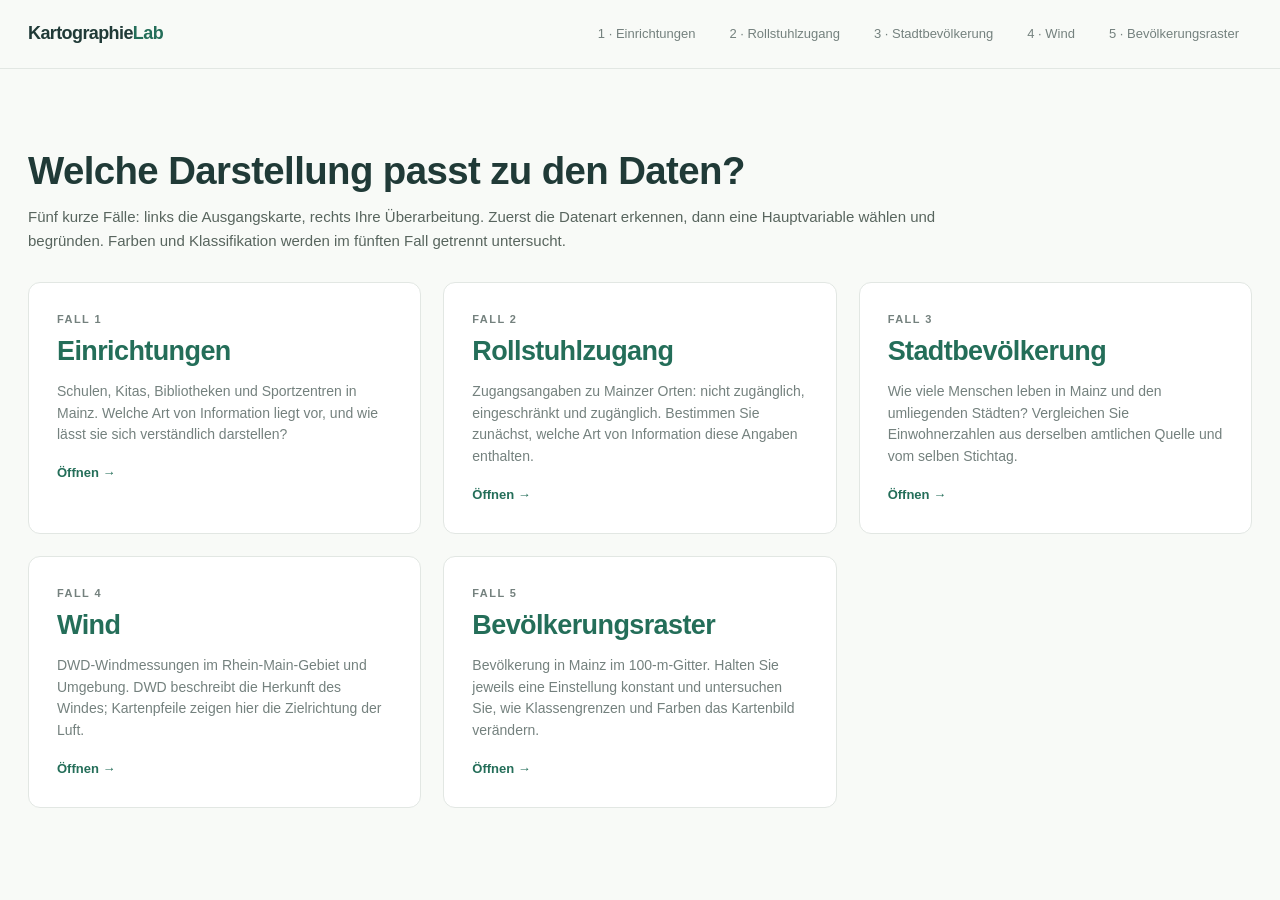
==== docs/index.html @ 42505b59 "Use theme-based tabs, wheelchair access and city populations; simplify styling and remove answer hin" ====
<!doctype html><html lang="de"><head><meta charset="utf-8"><meta name="viewport" content="width=device-width,initial-scale=1"><title>Kartographisches Labor · fünf Fälle</title><link rel="stylesheet" href="assets/style.css?v=7"></head><body><header class="topbar"><nav class="nav" aria-label="Hauptnavigation"><a class="brand" href="index.html">Kartographie<span>Lab</span></a><div class="navlinks"><a href="bertin.html">1 · Einrichtungen</a><a href="ordinal.html">2 · Rollstuhlzugang</a><a href="quantitativ.html">3 · Stadtbevölkerung</a><a href="richtung.html">4 · Wind</a><a href="farben.html">5 · Bevölkerungsraster</a></div></nav></header><main class="landing"><section class="hero"><h1>Welche Darstellung passt zu den Daten?</h1><p>Fünf kurze Fälle: links die Ausgangskarte, rechts Ihre Überarbeitung. Zuerst die Datenart erkennen, dann eine Hauptvariable wählen und begründen. Farben und Klassifikation werden im fünften Fall getrennt untersucht.</p></section><div class="link-cards"><a class="link-card" href="bertin.html"><div class="eyebrow">Fall 1</div><h2>Einrichtungen</h2><p>Schulen, Kitas, Bibliotheken und Sportzentren in Mainz. Welche Art von Information liegt vor, und wie lässt sie sich verständlich darstellen?</p><span>Öffnen →</span></a><a class="link-card" href="ordinal.html"><div class="eyebrow">Fall 2</div><h2>Rollstuhlzugang</h2><p>Zugangsangaben zu Mainzer Orten: nicht zugänglich, eingeschränkt und zugänglich. Bestimmen Sie zunächst, welche Art von Information diese Angaben enthalten.</p><span>Öffnen →</span></a><a class="link-card" href="quantitativ.html"><div class="eyebrow">Fall 3</div><h2>Stadtbevölkerung</h2><p>Wie viele Menschen leben in Mainz und den umliegenden Städten? Vergleichen Sie Einwohnerzahlen aus derselben amtlichen Quelle und vom selben Stichtag.</p><span>Öffnen →</span></a><a class="link-card" href="richtung.html"><div class="eyebrow">Fall 4</div><h2>Wind</h2><p>DWD-Windmessungen im Rhein-Main-Gebiet und Umgebung. DWD beschreibt die Herkunft des Windes; Kartenpfeile zeigen hier die Zielrichtung der Luft.</p><span>Öffnen →</span></a><a class="link-card" href="farben.html"><div class="eyebrow">Fall 5</div><h2>Bevölkerungsraster</h2><p>Bevölkerung in Mainz im 100-m-Gitter. Halten Sie jeweils eine Einstellung konstant und untersuchen Sie, wie Klassengrenzen und Farben das Kartenbild verändern.</p><span>Öffnen →</span></a></div></main></body></html>
---- docs/assets/style.css ----
:root{--paper:#faf8f1;--ink:#242d29;--muted:#6b756f;--green:#28594d;--gold:#ecc64c;--line:#dddacf;--white:#fffefa}*{box-sizing:border-box}body{margin:0;background:var(--paper);color:var(--ink);font:15px/1.55 system-ui,-apple-system,BlinkMacSystemFont,"Segoe UI",sans-serif}a{color:var(--green);text-underline-offset:3px}button,input,select{font:inherit}button,a,select,input{ -webkit-tap-highlight-color:transparent}button{cursor:pointer}button:focus-visible,a:focus-visible,input:focus-visible,select:focus-visible{outline:3px solid #c7a62f;outline-offset:3px}.topbar{border-bottom:1px solid var(--line)}.nav{max-width:1480px;margin:auto;padding:17px 28px;display:flex;align-items:center;justify-content:space-between;gap:20px}.brand{text-decoration:none;color:var(--ink);font-weight:750;letter-spacing:.06em;font-size:12px;display:flex;align-items:center;gap:10px}.brand:before{content:"";width:18px;height:18px;background:var(--gold);border:1px solid #4b493c}.navlinks{display:flex;gap:8px}.navlinks a{text-decoration:none;padding:7px 13px;border-radius:6px;font-size:13px;color:var(--muted)}.navlinks a[aria-current=page]{background:#e5ece3;color:var(--green);font-weight:650}main{max-width:1480px;margin:auto;padding:30px 28px 45px}.eyebrow{font-size:11px;letter-spacing:.13em;text-transform:uppercase;color:var(--muted);font-weight:650}.hero h1{font:700 clamp(29px,3vw,43px)/1.15 Georgia,"Times New Roman",serif;margin:10px 0 12px;letter-spacing:-.025em}.hero p{max-width:920px;margin:0;color:#58655e;font-size:15px}.tasks{margin:23px 0;display:grid;grid-template-columns:repeat(3,1fr);border:1px solid var(--line);border-radius:10px;background:var(--white);overflow:hidden}.task{padding:17px 21px;display:grid;grid-template-columns:25px 1fr;gap:9px}.task+.task{border-left:1px solid var(--line)}.step{font:italic 24px Georgia,serif;color:#b48f27;line-height:1.1}.task b{font-size:13px}.task p{font-size:12.5px;color:var(--muted);margin:5px 0 0}.controls-panel{border:1px solid var(--line);background:var(--white);border-radius:10px;padding:18px 20px;margin-bottom:22px}.controls-heading{display:flex;justify-content:space-between;gap:12px;align-items:center;margin-bottom:13px}.controls-heading h2{margin:0;font-size:14px;font-weight:700}.live-state{font-size:11px;color:var(--green);display:flex;align-items:center;gap:7px}.live-state:before{content:"";width:6px;height:6px;border-radius:50%;background:#477968}.controls{display:grid;grid-template-columns:repeat(6,minmax(0,1fr));gap:20px}.color-controls{grid-template-columns:repeat(4,minmax(0,1fr))}.control-group{min-width:0}.control-group h3{font-size:12px;margin:0 0 8px}.control-group label{display:block;font-size:11px;color:var(--muted);margin:7px 0 4px}select{display:block;width:100%;height:32px;border:1px solid #d4d7cc;background:white;color:var(--ink);border-radius:5px;padding:3px 7px;font-size:11.5px}input[type=range]{width:100%;accent-color:var(--green);height:15px;cursor:pointer}input[type=checkbox]{accent-color:var(--green);vertical-align:middle;margin:0 5px 0 0}.range-label{display:flex;justify-content:space-between;gap:5px}.range-label output{font-variant-numeric:tabular-nums;color:var(--ink)}.control-group .check{color:var(--ink);font-size:11px;display:flex;align-items:center;gap:2px;margin-top:11px}.micro{font-size:10px;color:#7b847b;margin-top:5px;line-height:1.4}.context-controls{border-top:1px solid #ece9df;margin-top:13px;padding-top:10px;display:flex;flex-wrap:wrap;gap:22px;align-items:center;font-size:11px;color:var(--muted)}.context-controls label{display:flex;align-items:center;gap:7px}.context-controls input[type=range]{width:110px}.workspace{display:grid;grid-template-columns:1fr 1fr;gap:20px}.map-card{background:var(--paper);border:1px solid #d7d5c8;border-radius:10px;overflow:hidden;min-width:0}.map-toolbar{display:flex;justify-content:space-between;align-items:center;padding:12px 15px;background:var(--white);border-bottom:1px solid var(--line);gap:10px}.map-label{display:flex;flex-direction:column;gap:2px}.map-label strong{font-size:12px}.map-label span{font-size:10px;color:var(--muted)}.original .map-toolbar{border-top:3px solid #ac654d}.edited .map-toolbar{border-top:3px solid var(--green)}.actions{display:flex;gap:5px;flex-shrink:0}.btn{border:1px solid #d4d7cb;background:#f2f1e8;color:#324639;border-radius:6px;padding:6px 9px;font-size:11px;font-weight:600;transition:background .12s}.btn:hover{background:#e4e9de}.btn.primary{background:var(--green);color:white;border-color:var(--green)}.btn.primary:hover{background:#194236}.map-svg{display:block;width:100%;height:auto;user-select:none}.note{margin-top:15px;display:flex;gap:10px;align-items:flex-start;color:var(--muted);font-size:12px;max-width:1050px}.note b{color:#4a594e}.discussion{border-top:1px solid var(--line);margin-top:28px;padding-top:18px;display:flex;gap:24px;justify-content:space-between;align-items:flex-start}.discussion h2{font:700 22px Georgia,serif;margin:0 0 6px}.discussion p{font-size:13px;color:var(--muted);margin:0;max-width:900px}footer{border-top:1px solid var(--line);padding:18px 28px 25px;font-size:11px;color:var(--muted);max-width:1480px;margin:auto}footer p{margin:4px 0}.error{padding:28px;background:#fff0e9;color:#87391d;border:1px solid #e0b59f;border-radius:8px}.landing{max-width:1000px;padding-top:70px}.link-cards{display:grid;grid-template-columns:1fr 1fr;gap:22px;margin:30px 0}.link-card{display:block;padding:28px;background:var(--white);border:1px solid var(--line);border-radius:12px;text-decoration:none}.link-card h2{font:700 27px Georgia,serif;margin:8px 0 12px}.link-card p{color:var(--muted);font-size:14px}.link-card span{font-size:13px;font-weight:650}#load-message{font-size:13px;color:var(--muted);padding:10px 0}.is-loading .workspace{opacity:.3}.swatch{width:8px;height:8px;border-radius:50%;display:inline-block;background:var(--green)}@media(min-width:1650px){main{max-width:1600px}}@media(max-width:1050px){.controls{grid-template-columns:repeat(3,minmax(0,1fr));row-gap:17px}.color-controls{grid-template-columns:repeat(2,minmax(0,1fr))}.map-toolbar{align-items:flex-start}.actions{flex-wrap:wrap;justify-content:flex-end}.btn{font-size:10px;padding:5px 6px}}@media(max-width:700px){main{padding:24px 14px}.nav{padding:13px 14px;gap:10px}.brand{font-size:10px}.navlinks{gap:0}.navlinks a{padding:7px;font-size:11px}.tasks{grid-template-columns:1fr}.task+.task{border-left:0;border-top:1px solid var(--line)}.task{padding:12px 15px}.workspace{grid-template-columns:1fr}.controls-panel{padding:14px}.controls{grid-template-columns:repeat(2,minmax(0,1fr));gap:15px}.discussion{flex-direction:column;gap:10px}.link-cards{grid-template-columns:1fr}.live-state{font-size:10px}.hero h1{font-size:31px}footer{padding:18px 14px}.landing{padding-top:30px}}@media print{.topbar,.controls-panel,.actions,.tasks,.discussion,.note{display:none}.workspace{display:block}.map-card{break-inside:avoid;margin:10px 0;width:100%}.hero h1{font-size:25px}main{padding:0}.map-svg{max-height:90vh}footer{font-size:8px}}
/* One-screen classroom workspace. Small screens keep a readable scrolling layout. */
.task-details,.help-details{border:1px solid var(--line);border-radius:6px;background:var(--white);font-size:12px;margin:10px 0}
.task-details summary,.help-details summary{cursor:pointer;padding:7px 12px;color:var(--green);font-weight:600}
.task-details .tasks{margin:0;border:0;border-top:1px solid var(--line);border-radius:0}
.help-details .note,.help-details .discussion{margin:10px 14px;padding:0}.help-details footer{margin:12px 14px;padding:10px 0;max-width:none}.help-details .discussion h2{font-size:18px}
.lab-stage{min-width:0}.help-details{margin-bottom:0}
@media(min-width:1000px) and (min-height:620px){
 body.compact-lab{height:100dvh;overflow:hidden;display:flex;flex-direction:column}
 .compact-lab .nav{max-width:none;padding:6px 18px}.compact-lab .navlinks a{padding:4px 10px}
 .compact-lab main{max-width:none;width:100%;flex:1;min-height:0;padding:10px 18px 8px;display:flex;flex-direction:column}
 .compact-lab .hero{flex-shrink:0}.compact-lab .eyebrow{font-size:9px}.compact-lab .hero h1{font-size:25px;margin:3px 0 4px}.compact-lab .hero p{font-size:12px;max-width:none}
 .compact-lab .task-details{margin:8px 0;flex-shrink:0}.compact-lab .task-details[open] .tasks{max-height:130px;overflow:auto}.compact-lab .task{padding:9px 14px}.compact-lab .task p{font-size:11px}
 .compact-lab .lab-stage{display:grid;grid-template-columns:208px minmax(0,1fr);gap:12px;flex:1;min-height:0}
 .compact-lab .controls-panel{margin:0;padding:11px 12px;overflow-y:auto;scrollbar-width:thin;min-height:0;border-radius:7px}
 .compact-lab .controls-heading{display:block;margin-bottom:8px}.compact-lab .controls-heading h2{font-size:12px}.compact-lab .live-state{font-size:10px;margin-top:3px}
 .compact-lab .controls,.compact-lab .color-controls{grid-template-columns:1fr 1fr;gap:10px 12px}
 .compact-lab .control-group h3{margin:0 0 3px;font-size:11px}.compact-lab .control-group label{font-size:10px;margin:4px 0 2px}.compact-lab .control-group .check{font-size:10px;margin-top:5px;align-items:flex-start}
 .compact-lab select{height:28px;padding:2px;font-size:10px}.compact-lab .micro{font-size:9px;margin:3px 0}.compact-lab input[type=range]{height:13px;margin:2px 0}
 .compact-lab .context-controls{display:block;margin-top:8px;padding-top:7px;font-size:10px}.compact-lab .context-controls label{display:flex;flex-wrap:wrap;gap:4px;margin-bottom:5px}.compact-lab .context-controls input[type=range]{width:100%}
 .compact-lab .workspace{gap:12px;min-height:0;min-width:0}
 .compact-lab .map-card{display:flex;flex-direction:column;min-height:0;border-radius:7px;background:#fffdf7}
 .compact-lab .map-toolbar{padding:6px 9px;flex-shrink:0;align-items:center;min-height:49px}.compact-lab .map-label strong{font-size:11px}.compact-lab .map-label span{font-size:9px;max-width:150px}.compact-lab .actions{gap:3px}.compact-lab .btn{font-size:10px;padding:5px 6px}
 .compact-lab .map-svg{flex:1;min-height:0;width:100%;height:100%;object-fit:contain}
 .compact-lab .help-details{flex-shrink:0;margin-top:7px;font-size:10px}.compact-lab .help-details summary{padding:4px 10px}.compact-lab .help-details[open]{max-height:155px;overflow-y:auto}
}
@media(min-width:1250px) and (min-height:620px){.compact-lab .lab-stage{grid-template-columns:230px minmax(0,1fr)}.compact-lab .controls-panel{padding:13px}.compact-lab select{font-size:11px}}
@media print{body.compact-lab{height:auto;overflow:visible}.compact-lab .lab-stage{display:block}.compact-lab main{display:block}.task-details,.help-details{display:none}.compact-lab .workspace{display:block}.compact-lab .map-svg{height:auto;max-height:90vh}}

/* Maps first; controls on the right. Give the actual geography more room. */
@media(min-width:1000px) and (min-height:620px){
 .compact-lab .lab-stage{grid-template-columns:minmax(0,1fr) 212px;gap:8px}
 .compact-lab main{padding:6px 10px 5px}.compact-lab .nav{padding:4px 10px}
 .compact-lab .eyebrow{display:none}.compact-lab .hero h1{font-size:21px;margin:0 0 2px}.compact-lab .hero p{font-size:11px}
 .compact-lab .task-details{margin:5px 0}.compact-lab .task-details summary{padding:4px 9px;font-size:11px}
 .compact-lab .workspace{gap:8px}.compact-lab .map-toolbar{min-height:34px;padding:4px 8px}.compact-lab .map-label span{display:none}
 .compact-lab .controls-panel{padding:10px}.compact-lab .help-details{margin-top:4px}.compact-lab .help-details summary{padding:2px 8px}
}
@media(min-width:1000px) and (min-height:620px){
 .compact-lab .controls,.compact-lab .color-controls{grid-template-columns:1fr;gap:10px}
 .compact-lab .control-group{padding-bottom:9px;border-bottom:1px solid #ece9df}
 .compact-lab .control-group h3{font-size:12px;margin:0 0 3px}
 .compact-lab .control-group label{font-size:11px;margin:3px 0 2px}
 .compact-lab .control-group .range-label{display:flex;justify-content:space-between}
 .compact-lab .control-group .check{font-size:11px;margin-top:5px}
 .compact-lab select{font-size:11px;height:27px;padding:2px 6px}
 .compact-lab .micro{font-size:10px;line-height:1.35}
 .compact-lab .context-controls{font-size:11px}
}
[hidden]{display:none!important}.reasoning{font-size:12px;color:#596b5b}.reasoning summary{cursor:pointer;font-weight:600}.reasoning p{line-height:1.45}.data-table{margin:10px 14px;font-size:12px}.data-table summary{cursor:pointer;font-weight:600}.data-table table{border-collapse:collapse;width:100%;margin:8px 0}.data-table th,.data-table td{border-bottom:1px solid #dddacf;text-align:left;padding:5px}.link-cards{grid-template-columns:repeat(3,minmax(0,1fr))}.landing{max-width:1300px}
@media(min-width:1000px) and (min-height:620px){.compact-lab .lab-stage{grid-template-columns:minmax(0,1fr) 238px}.compact-lab .control-group h3{font-size:13px}.compact-lab .control-group label,.compact-lab .control-group .check{font-size:12px}.compact-lab select{font-size:12px;height:30px}.compact-lab .micro{font-size:11px}.compact-lab .map-label strong{font-size:12px}.compact-lab .hero p{font-size:12px}.compact-lab .controls-heading h2{font-size:14px}.compact-lab .live-state{font-size:11px}.compact-lab .navlinks a{font-size:12px;padding:4px 8px}.compact-lab .help-details summary{font-size:11px}.compact-lab .help-details[open]{max-height:200px}}
@media(max-width:999px){.nav{flex-wrap:wrap}.navlinks{flex-wrap:wrap}.link-cards{grid-template-columns:repeat(2,minmax(0,1fr))}.lab-stage{display:flex;flex-direction:column}.controls-panel{order:-1}}
@media(max-width:700px){.link-cards{grid-template-columns:1fr}}
/* A quieter workbench, using the Basemap3D documentation palette. */
:root{--paper:#f8faf7;--ink:#203a37;--muted:#74817e;--green:#246e59;--gold:#246e59;--line:#e2e7e3;--white:#ffffff}
body{font-family:-apple-system,BlinkMacSystemFont,"Segoe UI",Arial,sans-serif}
.brand:before{display:none}.brand{font-size:18px;font-weight:750;letter-spacing:-.6px;gap:0}.brand span{color:var(--green)}
.hero h1,.link-card h2,.discussion h2{font-family:-apple-system,BlinkMacSystemFont,"Segoe UI",Arial,sans-serif;font-weight:650;letter-spacing:-.6px}
.step{color:var(--green);font-family:inherit;font-style:normal;font-size:19px}
.map-card{background:white;border-color:var(--line)}.original .map-toolbar,.edited .map-toolbar{border-top:0}.map-toolbar{background:white}
.btn{border-color:#d2ded7;background:white;border-radius:7px}.btn.primary{background:var(--green)}
.navlinks a[aria-current=page]{background:#e8f1e8;color:#246e59}
@media(min-width:1000px) and (min-height:620px){.compact-lab .map-card{background:white}.compact-lab .brand{font-size:18px}.compact-lab .navlinks a{font-size:12px}}
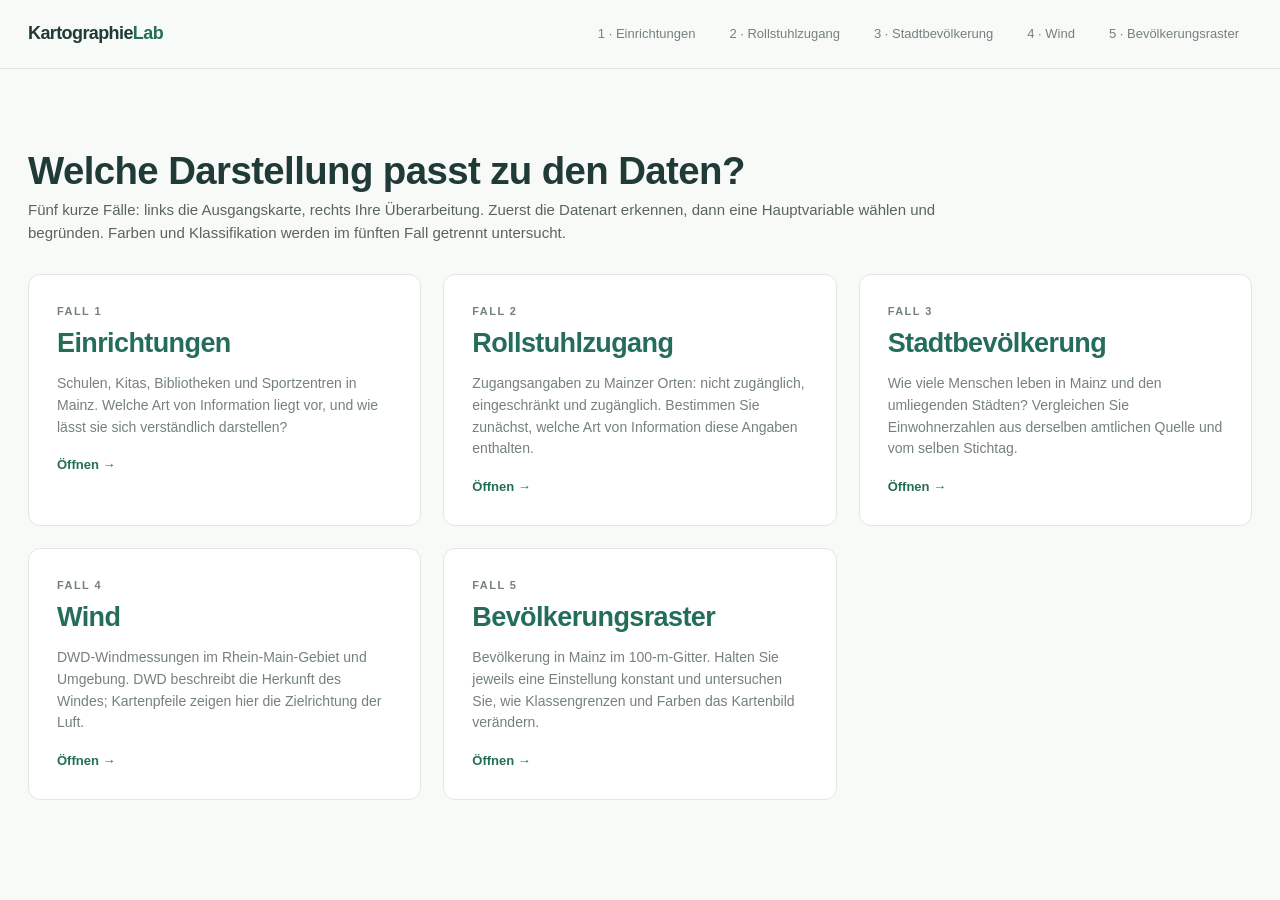
==== commit df29c7d1: "Add colored tonal series, explicit secondary controls and wind variable selection; declutter labels " ====
--- a/docs/index.html
+++ b/docs/index.html
@@ -1 +1 @@
-<!doctype html><html lang="de"><head><meta charset="utf-8"><meta name="viewport" content="width=device-width,initial-scale=1"><title>Kartographisches Labor · fünf Fälle</title><link rel="stylesheet" href="assets/style.css?v=7"></head><body><header class="topbar"><nav class="nav" aria-label="Hauptnavigation"><a class="brand" href="index.html">Kartographie<span>Lab</span></a><div class="navlinks"><a href="bertin.html">1 · Einrichtungen</a><a href="ordinal.html">2 · Rollstuhlzugang</a><a href="quantitativ.html">3 · Stadtbevölkerung</a><a href="richtung.html">4 · Wind</a><a href="farben.html">5 · Bevölkerungsraster</a></div></nav></header><main class="landing"><section class="hero"><h1>Welche Darstellung passt zu den Daten?</h1><p>Fünf kurze Fälle: links die Ausgangskarte, rechts Ihre Überarbeitung. Zuerst die Datenart erkennen, dann eine Hauptvariable wählen und begründen. Farben und Klassifikation werden im fünften Fall getrennt untersucht.</p></section><div class="link-cards"><a class="link-card" href="bertin.html"><div class="eyebrow">Fall 1</div><h2>Einrichtungen</h2><p>Schulen, Kitas, Bibliotheken und Sportzentren in Mainz. Welche Art von Information liegt vor, und wie lässt sie sich verständlich darstellen?</p><span>Öffnen →</span></a><a class="link-card" href="ordinal.html"><div class="eyebrow">Fall 2</div><h2>Rollstuhlzugang</h2><p>Zugangsangaben zu Mainzer Orten: nicht zugänglich, eingeschränkt und zugänglich. Bestimmen Sie zunächst, welche Art von Information diese Angaben enthalten.</p><span>Öffnen →</span></a><a class="link-card" href="quantitativ.html"><div class="eyebrow">Fall 3</div><h2>Stadtbevölkerung</h2><p>Wie viele Menschen leben in Mainz und den umliegenden Städten? Vergleichen Sie Einwohnerzahlen aus derselben amtlichen Quelle und vom selben Stichtag.</p><span>Öffnen →</span></a><a class="link-card" href="richtung.html"><div class="eyebrow">Fall 4</div><h2>Wind</h2><p>DWD-Windmessungen im Rhein-Main-Gebiet und Umgebung. DWD beschreibt die Herkunft des Windes; Kartenpfeile zeigen hier die Zielrichtung der Luft.</p><span>Öffnen →</span></a><a class="link-card" href="farben.html"><div class="eyebrow">Fall 5</div><h2>Bevölkerungsraster</h2><p>Bevölkerung in Mainz im 100-m-Gitter. Halten Sie jeweils eine Einstellung konstant und untersuchen Sie, wie Klassengrenzen und Farben das Kartenbild verändern.</p><span>Öffnen →</span></a></div></main></body></html>+<!doctype html><html lang="de"><head><meta charset="utf-8"><meta name="viewport" content="width=device-width,initial-scale=1"><title>Kartographisches Labor · fünf Fälle</title><link rel="stylesheet" href="assets/style.css?v=8"></head><body><header class="topbar"><nav class="nav" aria-label="Hauptnavigation"><a class="brand" href="index.html">Kartographie<span>Lab</span></a><div class="navlinks"><a href="bertin.html">1 · Einrichtungen</a><a href="ordinal.html">2 · Rollstuhlzugang</a><a href="quantitativ.html">3 · Stadtbevölkerung</a><a href="richtung.html">4 · Wind</a><a href="farben.html">5 · Bevölkerungsraster</a></div></nav></header><main class="landing"><section class="hero"><h1>Welche Darstellung passt zu den Daten?</h1><p>Fünf kurze Fälle: links die Ausgangskarte, rechts Ihre Überarbeitung. Zuerst die Datenart erkennen, dann eine Hauptvariable wählen und begründen. Farben und Klassifikation werden im fünften Fall getrennt untersucht.</p></section><div class="link-cards"><a class="link-card" href="bertin.html"><div class="eyebrow">Fall 1</div><h2>Einrichtungen</h2><p>Schulen, Kitas, Bibliotheken und Sportzentren in Mainz. Welche Art von Information liegt vor, und wie lässt sie sich verständlich darstellen?</p><span>Öffnen →</span></a><a class="link-card" href="ordinal.html"><div class="eyebrow">Fall 2</div><h2>Rollstuhlzugang</h2><p>Zugangsangaben zu Mainzer Orten: nicht zugänglich, eingeschränkt und zugänglich. Bestimmen Sie zunächst, welche Art von Information diese Angaben enthalten.</p><span>Öffnen →</span></a><a class="link-card" href="quantitativ.html"><div class="eyebrow">Fall 3</div><h2>Stadtbevölkerung</h2><p>Wie viele Menschen leben in Mainz und den umliegenden Städten? Vergleichen Sie Einwohnerzahlen aus derselben amtlichen Quelle und vom selben Stichtag.</p><span>Öffnen →</span></a><a class="link-card" href="richtung.html"><div class="eyebrow">Fall 4</div><h2>Wind</h2><p>DWD-Windmessungen im Rhein-Main-Gebiet und Umgebung. DWD beschreibt die Herkunft des Windes; Kartenpfeile zeigen hier die Zielrichtung der Luft.</p><span>Öffnen →</span></a><a class="link-card" href="farben.html"><div class="eyebrow">Fall 5</div><h2>Bevölkerungsraster</h2><p>Bevölkerung in Mainz im 100-m-Gitter. Halten Sie jeweils eine Einstellung konstant und untersuchen Sie, wie Klassengrenzen und Farben das Kartenbild verändern.</p><span>Öffnen →</span></a></div></main></body></html>
--- a/docs/assets/style.css
+++ b/docs/assets/style.css
@@ -61,3 +61,11 @@
 .btn{border-color:#d2ded7;background:white;border-radius:7px}.btn.primary{background:var(--green)}
 .navlinks a[aria-current=page]{background:#e8f1e8;color:#246e59}
 @media(min-width:1000px) and (min-height:620px){.compact-lab .map-card{background:white}.compact-lab .brand{font-size:18px}.compact-lab .navlinks a{font-size:12px}}
+/* Same columns and panel positions; tasks float over the maps on hover/focus. */
+.task-hover{position:relative;z-index:30}.task-trigger{border:0;background:transparent;color:var(--green);font-weight:600;font-size:12px;padding:5px 10px;display:block;width:100%;text-align:left;cursor:help}
+.task-hover .task-popup{display:none;position:absolute;top:calc(100% + 5px);left:0;right:0;margin:0;background:white;border:1px solid var(--line);border-radius:8px;box-shadow:0 8px 24px #203a3720;max-height:230px;overflow:auto;z-index:31}
+.task-hover.is-open .task-popup{display:grid}.task-hover .task{padding:14px}.task-hover .task p{font-size:12px}
+.combo-details{margin-top:9px;padding:9px;background:#f2f6f2;border:1px solid #dfe8df;border-radius:6px}.combo-details h4{font-size:12px;margin:0 0 8px;color:#246e59}
+.hero h1{margin-bottom:6px}.hero p{line-height:1.5}
+@media(min-width:1000px) and (min-height:620px){.compact-lab .hero h1{margin-bottom:5px}.compact-lab .hero p{line-height:1.5}.compact-lab .task-hover{margin:6px 0}.compact-lab .task-trigger{padding:4px 9px}.compact-lab .task-hover .tasks{max-height:230px}}
+.city-leader{stroke:#839a90;stroke-width:.7;fill:none}
